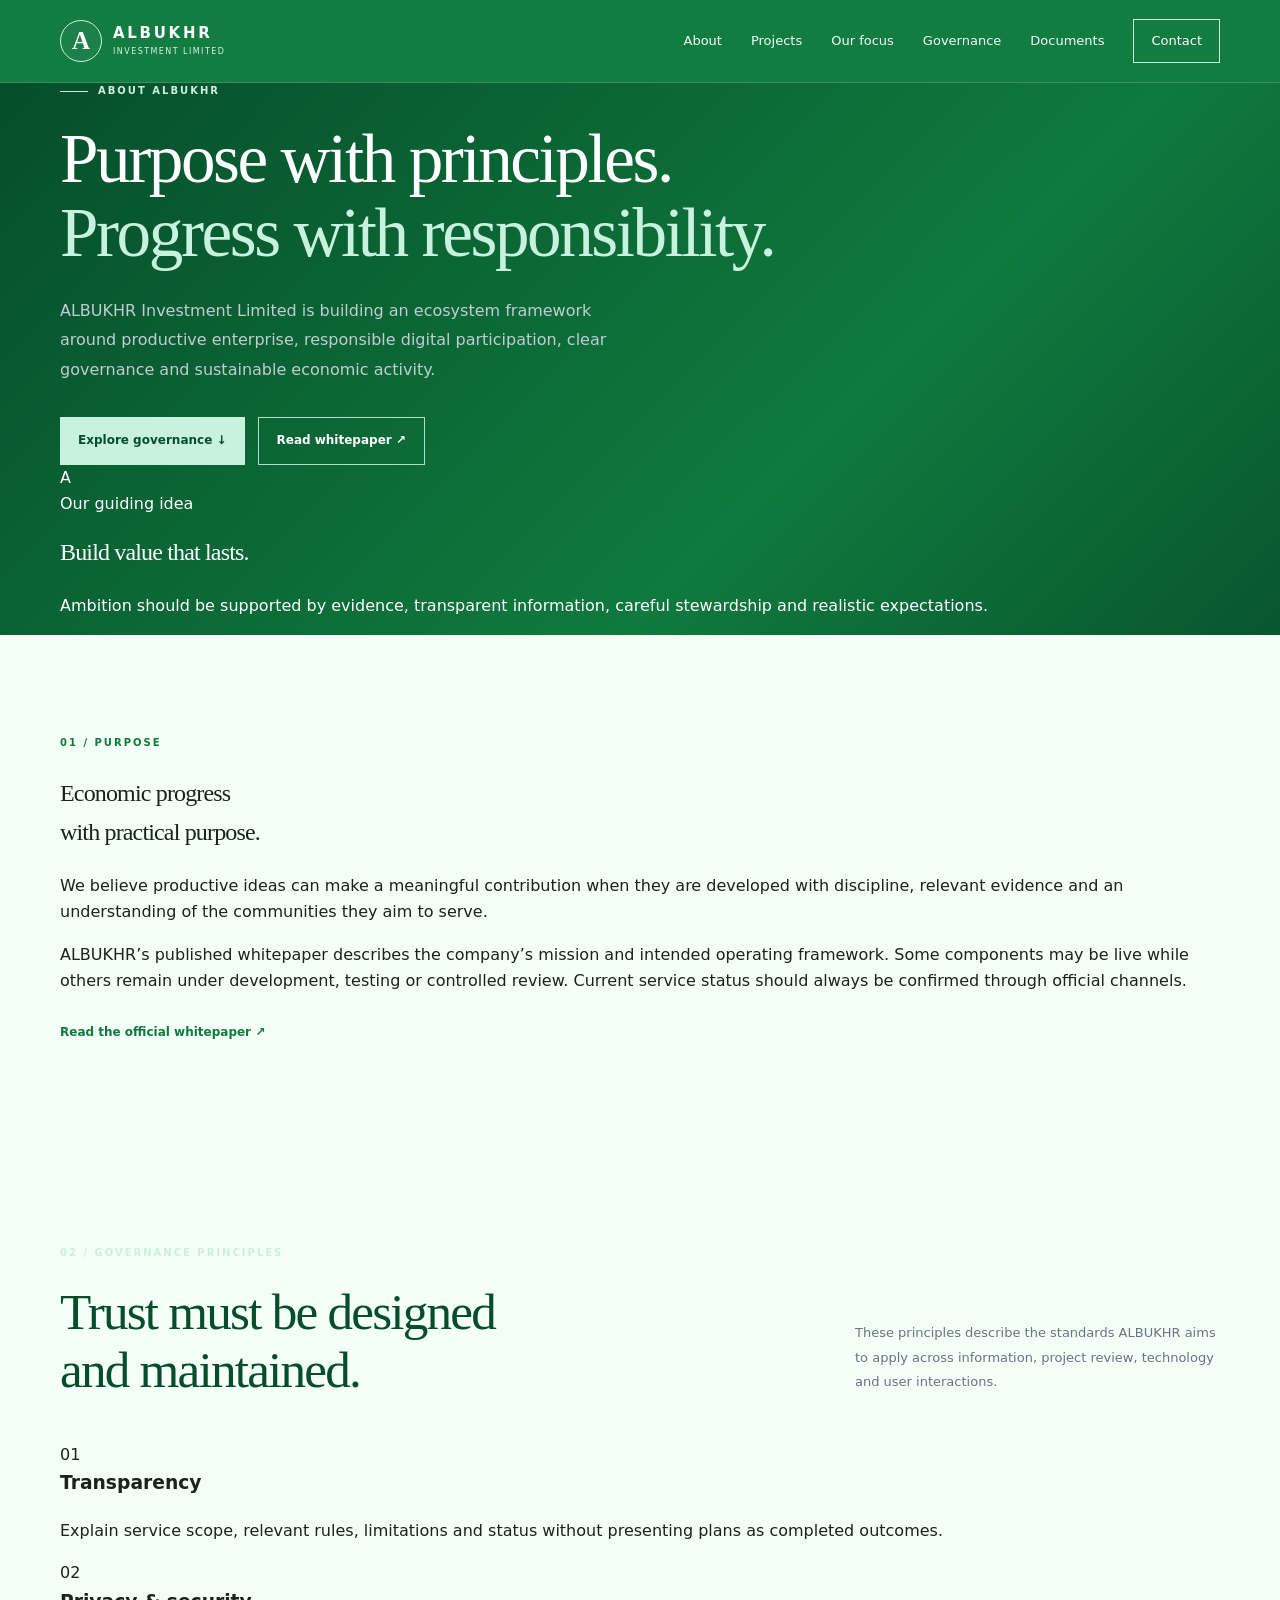
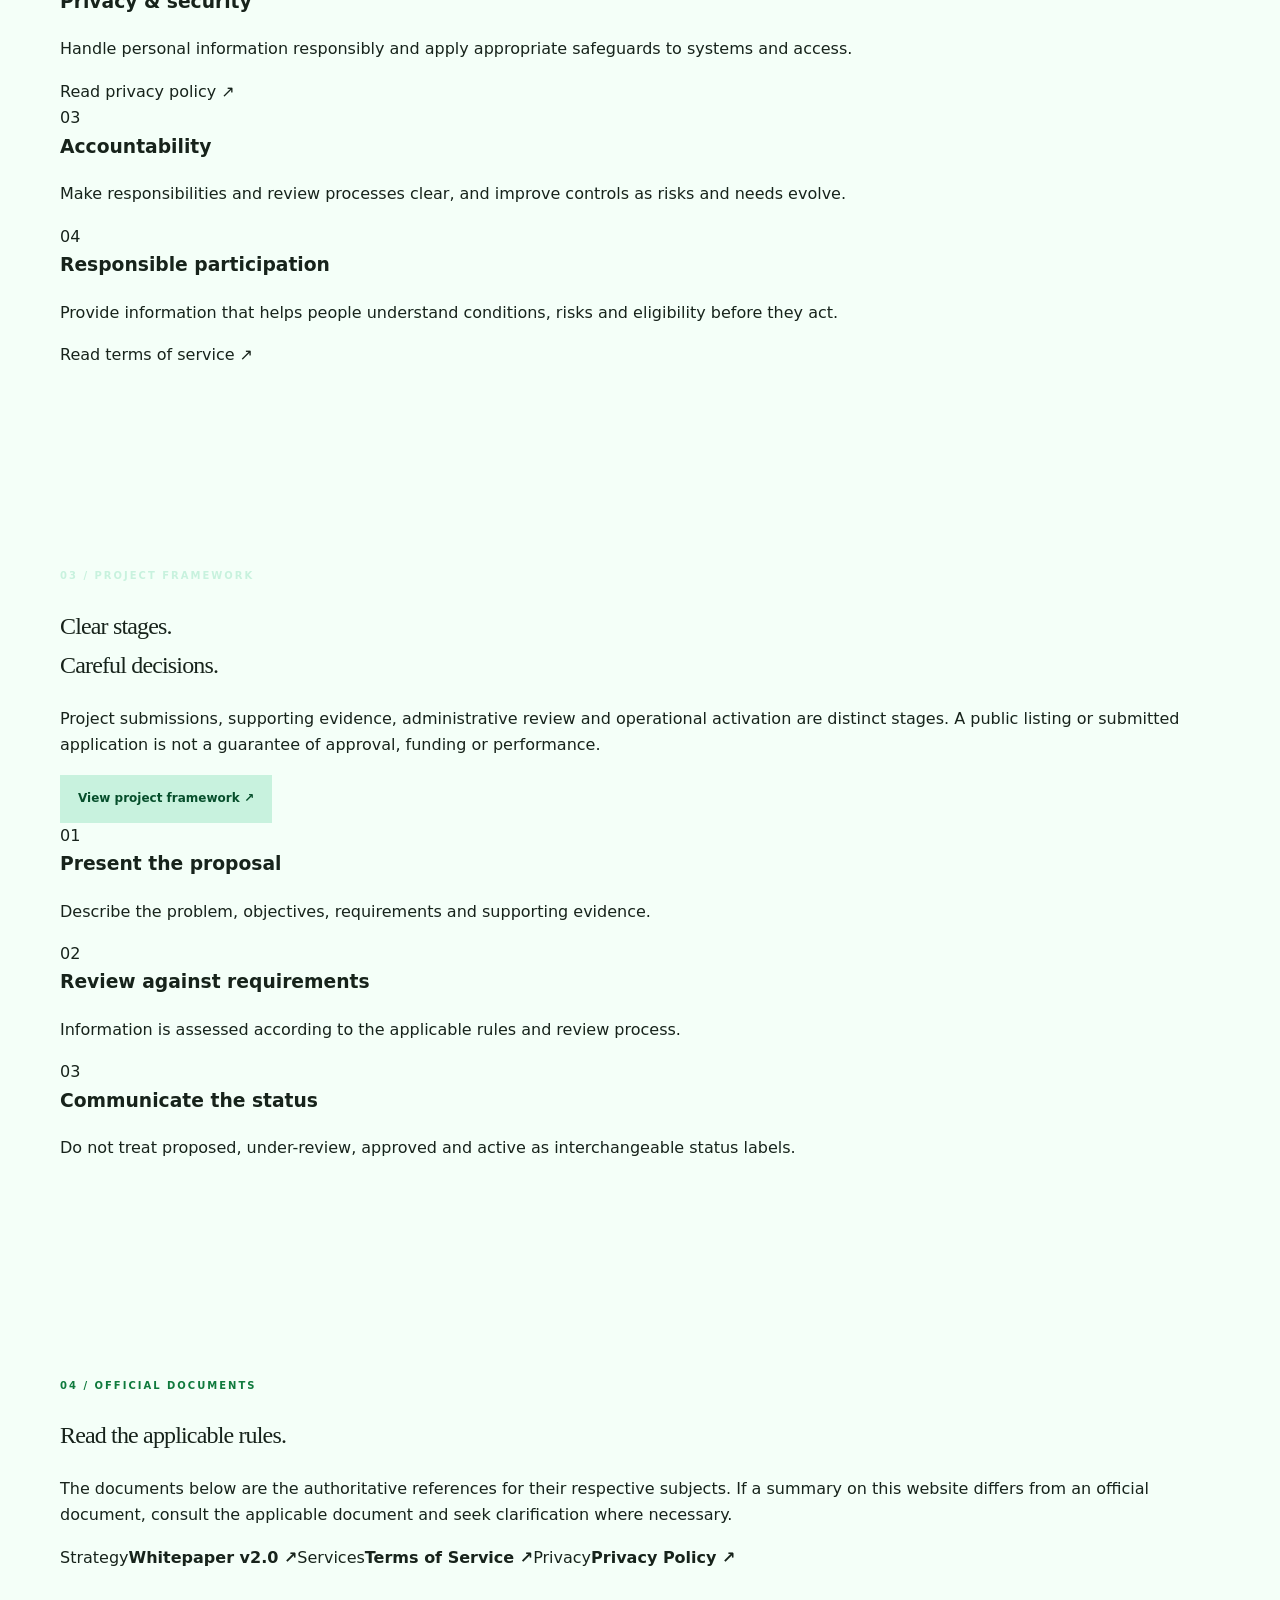
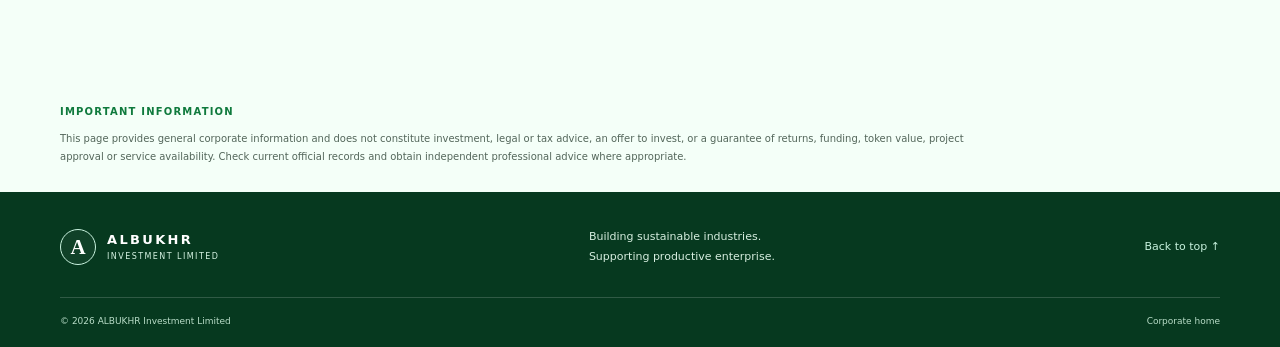
==== about-governance.html @ 1bfab2d4 "Add about-governance.html with company information This HTML file provides information about ALBUKHR" ====
<!doctype html>
<html lang="en">
<head>
<meta charset="utf-8"><meta name="viewport" content="width=device-width,initial-scale=1">
<meta name="theme-color" content="#0f7a3d">
<meta name="description" content="Learn about ALBUKHR Investment Limited, its purpose, governance principles, privacy commitments and responsible project framework.">
<title>About &amp; Governance | ALBUKHR Investment Limited</title>
<link rel="icon" href="assets/favicon.svg" type="image/svg+xml">
<link rel="stylesheet" href="assets/styles.css"><link rel="stylesheet" href="assets/brand-overrides.css"><link rel="stylesheet" href="assets/about-governance.css">
<script src="assets/main.js" defer></script>
</head>
<body><a class="skip-link" href="#main">Skip to content</a>
<header class="site-header"><div class="container nav-wrap"><a class="brand" href="index.html"><span class="brand-mark">A</span><span class="brand-copy"><strong>ALBUKHR</strong><small>INVESTMENT LIMITED</small></span></a><button class="menu-toggle" aria-expanded="false" aria-controls="site-nav" type="button"><span class="menu-icon"></span><span class="sr-only">Toggle navigation</span></button><nav id="site-nav" class="site-nav" aria-label="Main navigation"><a href="about-governance.html" aria-current="page">About</a><a href="projects.html">Projects</a><a href="index.html#focus">Our focus</a><a href="#governance">Governance</a><a href="index.html#documents">Documents</a><a class="nav-cta" href="index.html#contact">Contact</a></nav></div></header>
<main id="main">
<section class="hero about-hero"><div class="container about-hero-grid"><div><p class="eyebrow"><span class="eyebrow-line"></span> About ALBUKHR</p><h1>Purpose with principles.<br><span>Progress with responsibility.</span></h1><p class="hero-lead">ALBUKHR Investment Limited is building an ecosystem framework around productive enterprise, responsible digital participation, clear governance and sustainable economic activity.</p><div class="hero-actions"><a class="button button-primary" href="#governance">Explore governance ↓</a><a class="button button-quiet" href="https://app.albukhr.com/whitepaper.html" target="_blank" rel="noopener noreferrer">Read whitepaper ↗</a></div></div><div class="about-statement"><span class="about-monogram">A</span><p class="statement-label">Our guiding idea</p><h2>Build value that lasts.</h2><p>Ambition should be supported by evidence, transparent information, careful stewardship and realistic expectations.</p></div></div></section>
<section class="section-pad about-purpose"><div class="container about-purpose-grid"><div><p class="eyebrow eyebrow-dark">01 / Purpose</p><h2>Economic progress<br>with practical purpose.</h2></div><div><p class="about-lead">We believe productive ideas can make a meaningful contribution when they are developed with discipline, relevant evidence and an understanding of the communities they aim to serve.</p><p>ALBUKHR’s published whitepaper describes the company’s mission and intended operating framework. Some components may be live while others remain under development, testing or controlled review. Current service status should always be confirmed through official channels.</p><a class="text-link" href="https://app.albukhr.com/whitepaper.html" target="_blank" rel="noopener noreferrer">Read the official whitepaper ↗</a></div></div></section>
<section class="about-pillars section-pad" id="governance"><div class="container"><div class="section-heading"><div><p class="eyebrow">02 / Governance principles</p><h2>Trust must be designed<br>and maintained.</h2></div><p class="section-intro">These principles describe the standards ALBUKHR aims to apply across information, project review, technology and user interactions.</p></div><div class="pillar-grid">
<article class="pillar"><span>01</span><h3>Transparency</h3><p>Explain service scope, relevant rules, limitations and status without presenting plans as completed outcomes.</p></article>
<article class="pillar"><span>02</span><h3>Privacy &amp; security</h3><p>Handle personal information responsibly and apply appropriate safeguards to systems and access.</p><a href="https://app.albukhr.com/privacy-policy.html" target="_blank" rel="noopener noreferrer">Read privacy policy ↗</a></article>
<article class="pillar"><span>03</span><h3>Accountability</h3><p>Make responsibilities and review processes clear, and improve controls as risks and needs evolve.</p></article>
<article class="pillar"><span>04</span><h3>Responsible participation</h3><p>Provide information that helps people understand conditions, risks and eligibility before they act.</p><a href="https://app.albukhr.com/terms-of-service.html" target="_blank" rel="noopener noreferrer">Read terms of service ↗</a></article>
</div></div></section>
<section class="about-process section-pad"><div class="container about-process-grid"><div><p class="eyebrow">03 / Project framework</p><h2>Clear stages.<br>Careful decisions.</h2><p>Project submissions, supporting evidence, administrative review and operational activation are distinct stages. A public listing or submitted application is not a guarantee of approval, funding or performance.</p><a class="button button-primary" href="projects.html">View project framework ↗</a></div><div class="process-list"><article><span>01</span><div><h3>Present the proposal</h3><p>Describe the problem, objectives, requirements and supporting evidence.</p></div></article><article><span>02</span><div><h3>Review against requirements</h3><p>Information is assessed according to the applicable rules and review process.</p></div></article><article><span>03</span><div><h3>Communicate the status</h3><p>Do not treat proposed, under-review, approved and active as interchangeable status labels.</p></div></article></div></div></section>
<section class="section-pad about-docs"><div class="container"><p class="eyebrow eyebrow-dark">04 / Official documents</p><h2>Read the applicable rules.</h2><p class="about-docs-intro">The documents below are the authoritative references for their respective subjects. If a summary on this website differs from an official document, consult the applicable document and seek clarification where necessary.</p><div class="about-doc-links"><a href="https://app.albukhr.com/whitepaper.html" target="_blank" rel="noopener noreferrer"><span>Strategy</span><strong>Whitepaper v2.0 ↗</strong></a><a href="https://app.albukhr.com/terms-of-service.html" target="_blank" rel="noopener noreferrer"><span>Services</span><strong>Terms of Service ↗</strong></a><a href="https://app.albukhr.com/privacy-policy.html" target="_blank" rel="noopener noreferrer"><span>Privacy</span><strong>Privacy Policy ↗</strong></a></div></div></section>
<section class="disclaimer"><div class="container"><strong>Important information</strong><p>This page provides general corporate information and does not constitute investment, legal or tax advice, an offer to invest, or a guarantee of returns, funding, token value, project approval or service availability. Check current official records and obtain independent professional advice where appropriate.</p></div></section>
</main>
<footer class="site-footer"><div class="container footer-main"><a class="brand brand-footer" href="index.html"><span class="brand-mark">A</span><span class="brand-copy"><strong>ALBUKHR</strong><small>INVESTMENT LIMITED</small></span></a><p>Building sustainable industries.<br>Supporting productive enterprise.</p><a class="back-top" href="#main">Back to top ↑</a></div><div class="container footer-bottom"><span>© <span id="year">2026</span> ALBUKHR Investment Limited</span><span><a href="index.html">Corporate home</a></span></div></footer>
</body></html>
---- assets/styles.css ----
:root{--ink:#0b1b2b;--gold:#c6a65b;--gold-light:#ead8a2;--paper:#f7f6f1;--text:#263746;--line:#dfe3e4;--max:1160px}*{box-sizing:border-box}html{scroll-behavior:smooth;scroll-padding-top:90px}body{margin:0;background:var(--paper);color:var(--text);font-family:Inter,system-ui,-apple-system,"Segoe UI",sans-serif;line-height:1.65;-webkit-font-smoothing:antialiased}a{color:inherit;text-decoration:none}a:focus-visible,button:focus-visible{outline:3px solid var(--gold);outline-offset:4px}.container{width:min(calc(100% - 40px),var(--max));margin:auto}.skip-link{position:absolute;left:-9999px;top:8px;background:white;padding:10px;z-index:100}.skip-link:focus{left:8px}.site-header{position:sticky;top:0;z-index:20;background:#0b1b2bf7;border-bottom:1px solid #ffffff1a}.nav-wrap{height:82px;display:flex;align-items:center;justify-content:space-between;gap:30px}.brand{display:inline-flex;align-items:center;gap:11px;color:white}.brand-mark{display:grid;place-items:center;width:42px;height:42px;border:1px solid var(--gold);border-radius:50%;color:var(--gold-light);font:700 25px Georgia,serif}.brand-copy{display:flex;flex-direction:column;line-height:1.1;letter-spacing:.12em}.brand-copy strong{font-size:15px;letter-spacing:.18em}.brand-copy small{font-size:8px;letter-spacing:.18em;margin-top:6px;color:#bdc6ce}.site-nav{display:flex;align-items:center;gap:29px;color:#d8e0e5;font-size:13px}.site-nav a:hover{color:var(--gold-light)}.site-nav .nav-cta{padding:10px 17px;border:1px solid #ead8a2a6;color:var(--gold-light)}.menu-toggle{display:none;background:transparent;border:1px solid #526170;border-radius:3px;width:43px;height:40px}.menu-icon,.menu-icon:before,.menu-icon:after{display:block;width:18px;height:1px;background:white;position:relative;margin:auto}.menu-icon:before,.menu-icon:after{content:"";position:absolute;left:0}.menu-icon:before{top:-6px}.menu-icon:after{top:6px}.hero{position:relative;overflow:hidden;background:var(--ink);color:white}.hero-grid{position:relative;z-index:1;display:grid;grid-template-columns:1.1fr .9fr;align-items:center;gap:50px;padding:85px 0;min-height:590px}.hero-content{max-width:630px}.eyebrow{margin:0 0 22px;color:var(--gold-light);font-size:10px;letter-spacing:.2em;text-transform:uppercase;font-weight:700;display:flex;align-items:center;gap:10px}.eyebrow-line{height:1px;width:28px;background:var(--gold)}h1,h2,h3,p{margin-top:0}h1,h2{font-family:Georgia,"Times New Roman",serif;font-weight:400;letter-spacing:-.035em}h1{font-size:clamp(42px,5.4vw,72px);line-height:1.08;margin-bottom:25px}h1 span,h2 em{color:var(--gold-light);font-style:normal}.hero-lead{font-size:16px;line-height:1.85;color:#c2ccd4;max-width:590px}.hero-actions{display:flex;flex-wrap:wrap;gap:13px;margin-top:32px}.button{min-height:48px;padding:13px 18px;display:inline-flex;align-items:center;justify-content:center;gap:14px;font-size:12px;font-weight:650}.button-primary{background:var(--gold);color:var(--ink)}.button-quiet{border:1px solid #526170;color:#e4e8eb}.hero-note{margin:32px 0 0;color:#9daab5;font-size:11px;display:flex;align-items:center;gap:9px}.status-dot{width:7px;height:7px;border-radius:50%;background:var(--gold);box-shadow:0 0 0 4px #c6a65b22}.hero-visual{position:relative;min-height:390px;display:grid;place-items:center}.orbit{position:absolute;border:1px solid #ead8a233;border-radius:50%;transform:rotate(-25deg)}.orbit-a{width:340px;height:340px}.orbit-b{width:255px;height:390px;transform:rotate(55deg)}.visual-core{width:164px;height:164px;border:1px solid var(--gold);border-radius:50%;background:radial-gradient(circle at 35% 25%,#25435a,var(--ink) 70%);box-shadow:0 0 0 12px #c6a65b09,0 0 60px #c6a65b1f;display:flex;flex-direction:column;align-items:center;justify-content:center;gap:7px;z-index:2}.core-symbol{font:55px Georgia,serif;color:var(--gold-light);line-height:1}.core-caption{text-align:center;font-size:8px;line-height:1.5;letter-spacing:.22em;color:#d2dce3}.orbit-node{position:absolute;z-index:3;background:#132b40;border:1px solid #435263;min-width:116px;padding:10px 13px;display:flex;flex-direction:column;gap:2px}.orbit-node span{color:var(--gold-light);font-size:9px;letter-spacing:.14em}.orbit-node b{font-size:11px;font-weight:550}.node-one{top:43px;left:1%}.node-two{right:-2%;top:45%}.node-three{bottom:25px;left:9%}.visual-label{position:absolute;bottom:0;right:0;font-size:9px;letter-spacing:.2em;text-transform:uppercase;color:#8e9ba6}.hero-glow{position:absolute;border-radius:50%;pointer-events:none}.glow-one{width:400px;height:400px;background:#c6a65b0b;right:-100px;top:-100px}.glow-two{width:280px;height:280px;background:#2b648022;left:-180px;bottom:-80px}.hero-bottom{border-top:1px solid #ffffff1c}.hero-bottom-inner{display:flex;gap:16px;align-items:center;min-height:58px;font-size:9px;letter-spacing:.16em;text-transform:uppercase;color:#9fadb8}.bottom-separator{color:var(--gold)}.section-pad{padding:100px 0}.intro{background:white}.intro-grid{display:grid;grid-template-columns:.9fr 1.1fr;gap:100px}.eyebrow-dark{color:#987c3c}.intro h2,.section-heading h2,.principles-heading h2,.contact-panel h2{font-size:clamp(36px,4vw,53px);line-height:1.13;color:var(--ink);margin:0}.intro h2 em,.contact-panel h2 em{color:#a88a45}.intro-copy{max-width:610px}.large-copy{font:23px/1.55 Georgia,serif;color:var(--ink)}.intro-copy p:not(.large-copy){font-size:14px;color:#5d6b76;line-height:1.9}.text-link{display:inline-flex;gap:17px;margin-top:13px;color:#80672f;font-weight:700;font-size:12px}.focus-section{background:var(--paper)}.section-heading{display:flex;align-items:flex-end;justify-content:space-between;gap:45px;margin-bottom:43px}.section-intro{max-width:365px;color:#677580;font-size:13px;line-height:1.9;margin-bottom:4px}.focus-grid{display:grid;grid-template-columns:repeat(3,1fr);gap:16px}.focus-card{position:relative;min-height:310px;padding:29px 27px;background:white;border:1px solid #e4e4dd}.focus-card-featured{background:var(--ink);color:white;border-color:var(--ink)}.card-number{font-size:10px;color:#9b854f;letter-spacing:.14em}.card-icon{display:grid;place-items:center;width:45px;height:45px;border:1px solid #d6c79e;color:#a78b48;font-size:22px;margin:29px 0 21px}.focus-card h3{font:23px Georgia,serif;color:var(--ink);margin-bottom:13px}.focus-card-featured h3{color:white}.focus-card p{font-size:12px;line-height:1.9;color:#6b7881}.focus-card-featured p{color:#b7c2ca}.focus-card>a{position:absolute;bottom:25px;left:27px;font-size:11px;font-weight:700;color:#8b7135;display:flex;gap:15px}.principles-section{background:#102437;color:white}.principles-grid{display:grid;grid-template-columns:.8fr 1.2fr;gap:95px}.principles-heading h2{color:white;margin-bottom:25px}.principles-heading>p:last-child{color:#afbdc8;font-size:13px;line-height:1.9;max-width:360px}.principles-list article{display:grid;grid-template-columns:45px 1fr;gap:20px;padding:22px 0;border-bottom:1px solid #ffffff20}.principles-list article:first-child{padding-top:0}.principle-index{font:20px Georgia,serif;color:var(--gold-light)}.principles-list h3{font-size:14px;margin-bottom:6px}.principles-list p{font-size:12px;line-height:1.8;color:#b3c0ca;margin:0}.documents-section{background:white}.document-list{border-top:1px solid var(--line)}.document-item{display:grid;grid-template-columns:.65fr 1fr 1.4fr 25px;align-items:center;gap:20px;padding:24px 4px;border-bottom:1px solid var(--line)}.document-item:hover{padding-left:12px;padding-right:12px}.document-type{font-size:9px;text-transform:uppercase;letter-spacing:.12em;color:#9b8248}.document-item strong{font:19px Georgia,serif;color:var(--ink)}.document-desc{font-size:11px;color:#6c7a84}.document-arrow{font-size:18px;color:#9c8140}.documents-note{font-size:11px;color:#7b858c;margin:18px 0 0}.contact-section{padding-top:40px;background:white}.contact-panel{background:#e9e6dc;padding:60px;display:grid;grid-template-columns:1fr .75fr;gap:70px;align-items:center}.contact-panel h2{margin-bottom:20px}.contact-panel>div:first-child>p:last-child{font-size:13px;color:#5d6b75;max-width:420px;line-height:1.9}.contact-side{border-left:1px solid #c8c1b0;padding-left:40px}.contact-mark{display:grid;place-items:center;width:58px;height:58px;border:1px solid #aa8c48;border-radius:50%;font:33px Georgia,serif;color:#9c7b37}.contact-label{font-size:10px;letter-spacing:.13em;text-transform:uppercase;color:#66737b;margin:22px 0 3px}.contact-domain{font:26px Georgia,serif;color:var(--ink);margin-bottom:6px}.contact-small{font-size:11px;color:#78838a}.disclaimer{background:#f0efe9;padding:26px 0}.disclaimer strong{font-size:10px;letter-spacing:.12em;text-transform:uppercase;color:#8d7339}.disclaimer p{font-size:10px;line-height:1.8;color:#6f7a80;margin:7px 0 0;max-width:950px}.site-footer{background:#081622;color:#a9b5be;padding:35px 0 18px}.footer-main{display:flex;align-items:center;justify-content:space-between;gap:30px;padding-bottom:30px}.brand-footer .brand-mark{width:36px;height:36px;font-size:21px}.brand-footer .brand-copy strong{font-size:13px}.footer-main>p{font-size:11px;line-height:1.8;margin:0}.back-top{font-size:11px;color:var(--gold-light)}.footer-bottom{border-top:1px solid #ffffff1a;padding-top:16px;display:flex;justify-content:space-between;gap:15px;font-size:9px;color:#81909b}.sr-only{position:absolute;width:1px;height:1px;padding:0;margin:-1px;overflow:hidden;clip:rect(0,0,0,0);white-space:nowrap;border:0}@media(max-width:850px){.nav-wrap{height:72px}.menu-toggle{display:block}.site-nav{display:none;position:absolute;top:72px;left:0;right:0;background:#0b1b2b;padding:15px 22px 22px;flex-direction:column;align-items:stretch;gap:0;border-bottom:1px solid #ffffff20}.site-nav.is-open{display:flex}.site-nav a{padding:13px 0;border-bottom:1px solid #ffffff13}.site-nav .nav-cta{margin-top:10px;text-align:center;padding:12px}.hero-grid{grid-template-columns:1fr;gap:25px;padding-top:65px;padding-bottom:40px}.hero-visual{min-height:340px;max-width:500px;width:100%;margin:auto}.orbit-a{width:285px;height:285px}.orbit-b{width:220px;height:330px}.visual-core{width:140px;height:140px}.intro-grid,.principles-grid{grid-template-columns:1fr;gap:35px}.section-pad{padding:72px 0}.focus-grid{grid-template-columns:1fr}.focus-card{min-height:285px}.section-heading{align-items:flex-start;flex-direction:column;gap:18px}.contact-panel{padding:38px;grid-template-columns:1fr;gap:25px}.contact-side{border-left:0;border-top:1px solid #c8c1b0;padding:25px 0 0}.document-item{grid-template-columns:1fr 25px;gap:6px 15px}.document-type,.document-item strong,.document-desc{grid-column:1}.document-arrow{grid-column:2;grid-row:1/4}.footer-main{align-items:flex-start;flex-wrap:wrap}.footer-main>p{order:3;width:100%}}@media(max-width:440px){.container{width:min(calc(100% - 30px),var(--max))}h1{font-size:43px}.hero-lead{font-size:14px}.hero-actions{flex-direction:column}.button{width:100%}.hero-visual{min-height:300px}.orbit-a{width:250px;height:250px}.orbit-b{width:190px;height:300px}.visual-core{width:125px;height:125px}.core-symbol{font-size:45px}.orbit-node{min-width:96px;padding:8px 10px}.node-one{top:25px;left:0}.node-two{right:-3%;top:44%}.node-three{bottom:15px;left:2%}.visual-label{font-size:7px}.section-pad{padding:60px 0}.intro h2,.section-heading h2,.principles-heading h2,.contact-panel h2{font-size:37px}.large-copy{font-size:20px}.contact-panel{padding:27px 22px}.footer-bottom{flex-direction:column}.document-item strong{font-size:18px}}@media(prefers-reduced-motion:reduce){html{scroll-behavior:auto}*,*:before,*:after{transition:none!important;animation:none!important}}
---- assets/brand-overrides.css ----
/* ALBUKHR brand color alignment.
   Load this AFTER assets/styles.css in index.html.
   Palette drawn from the existing ALBUKHR app UI: green #0F7A3D,
   pale green #F4FFF8 and #E6F4EC, with dark forest green. */

:root{
  --ink:#064e2b;
  --gold:#0f7a3d;
  --gold-light:#c8f2de;
  --paper:#f4fff8;
  --text:#17231b;
  --line:#d8e9df;
}
body{background:var(--paper);color:var(--text)}
.site-header{background:rgba(15,122,61,.98);border-bottom-color:rgba(255,255,255,.16)}
.brand-mark{border-color:#c8f2de;color:#fff;background:rgba(255,255,255,.04)}
.brand-copy small{color:#d7f4e4}
.site-nav{color:#f1fff6}
.site-nav a:hover{color:#c8f2de}
.site-nav .nav-cta{border-color:#c8f2de;color:#fff}
.menu-toggle{border-color:#a8dfc0}
.menu-icon,.menu-icon:before,.menu-icon:after{background:#fff}
.hero{background:linear-gradient(135deg,#064e2b 0%,#0f7a3d 64%,#09562f 100%)}
.hero-glow.glow-one{background:#c8f2de14}
.hero-glow.glow-two{background:#ffffff0d}
.orbit{border-color:#c8f2de35}
.visual-core{border-color:#c8f2de;background:radial-gradient(circle at 35% 25%,#167d4b,#064e2b 72%);box-shadow:0 0 0 12px #c8f2de0a,0 0 60px #042f1b40}
.core-symbol,.core-caption{color:#f4fff8}
.orbit-node{background:#073d24;border-color:#4ca777}
.orbit-node span{color:#c8f2de}
.orbit-node b{color:#fff}
.visual-label{color:#d7f4e4}
.hero-bottom{border-top-color:#ffffff2b}
.hero-bottom-inner{color:#d7f4e4}
.bottom-separator,.eyebrow{color:#c8f2de}
.eyebrow-line{background:#c8f2de}
.button-primary{background:#c8f2de;color:#064e2b}
.button-primary:hover{background:#fff}
.button-quiet{border-color:#b1dfc5;color:#fff}
.button-quiet:hover{border-color:#fff;background:#ffffff0b}
.status-dot{background:#c8f2de;box-shadow:0 0 0 4px #c8f2de25}
.intro,.documents-section,.contact-section{background:#fff}
.eyebrow-dark{color:#0f7a3d}
.intro h2 em,.contact-panel h2 em{color:#0f7a3d}
.text-link{color:#0f7a3d}
.focus-section{background:#f4fff8}
.focus-card{border-color:#d8e9df}
.focus-card-featured{background:#0f7a3d;border-color:#0f7a3d}
.card-number{color:#0f7a3d}
.card-icon{border-color:#b7dfc8;color:#0f7a3d;background:#f4fff8}
.focus-card-featured .card-icon{border-color:#b7dfc8;background:#ffffff0d;color:#c8f2de}
.focus-card h3{color:#064e2b}
.focus-card-featured h3{color:#fff}
.focus-card p{color:#53665a}
.focus-card-featured p{color:#e0f5e8}
.focus-card>a{color:#0f7a3d}
.focus-card-featured>a{color:#c8f2de}
.principles-section{background:linear-gradient(135deg,#064e2b,#0f7a3d);color:#fff}
.principle-index{color:#c8f2de}
.principles-list article{border-bottom-color:#ffffff2b}
.principles-list p{color:#d7eee0}
.document-list,.document-item{border-color:#d8e9df}
.document-type,.document-arrow{color:#0f7a3d}
.document-item strong{color:#064e2b}
.document-desc{color:#53665a}
.documents-note{color:#66786c}
.contact-panel{background:#e6f4ec}
.contact-side{border-left-color:#b7d9c4}
.contact-mark{border-color:#0f7a3d;color:#0f7a3d}
.contact-label,.contact-small{color:#53665a}
.contact-domain{color:#064e2b}
.disclaimer{background:#f4fff8}
.disclaimer strong{color:#0f7a3d}
.disclaimer p{color:#53665a}
.site-footer{background:#06391f;color:#d7eee0}
.brand-footer .brand-mark{border-color:#c8f2de;color:#fff}
.footer-main>p{color:#d7eee0}
.back-top{color:#c8f2de}
.footer-bottom{border-top-color:#ffffff2b;color:#b9ddc8}
@media(max-width:850px){
  .site-nav{background:#0f7a3d;border-bottom-color:#ffffff2b}
  .site-nav a{border-bottom-color:#ffffff20}
  .contact-side{border-top-color:#b7d9c4}
}
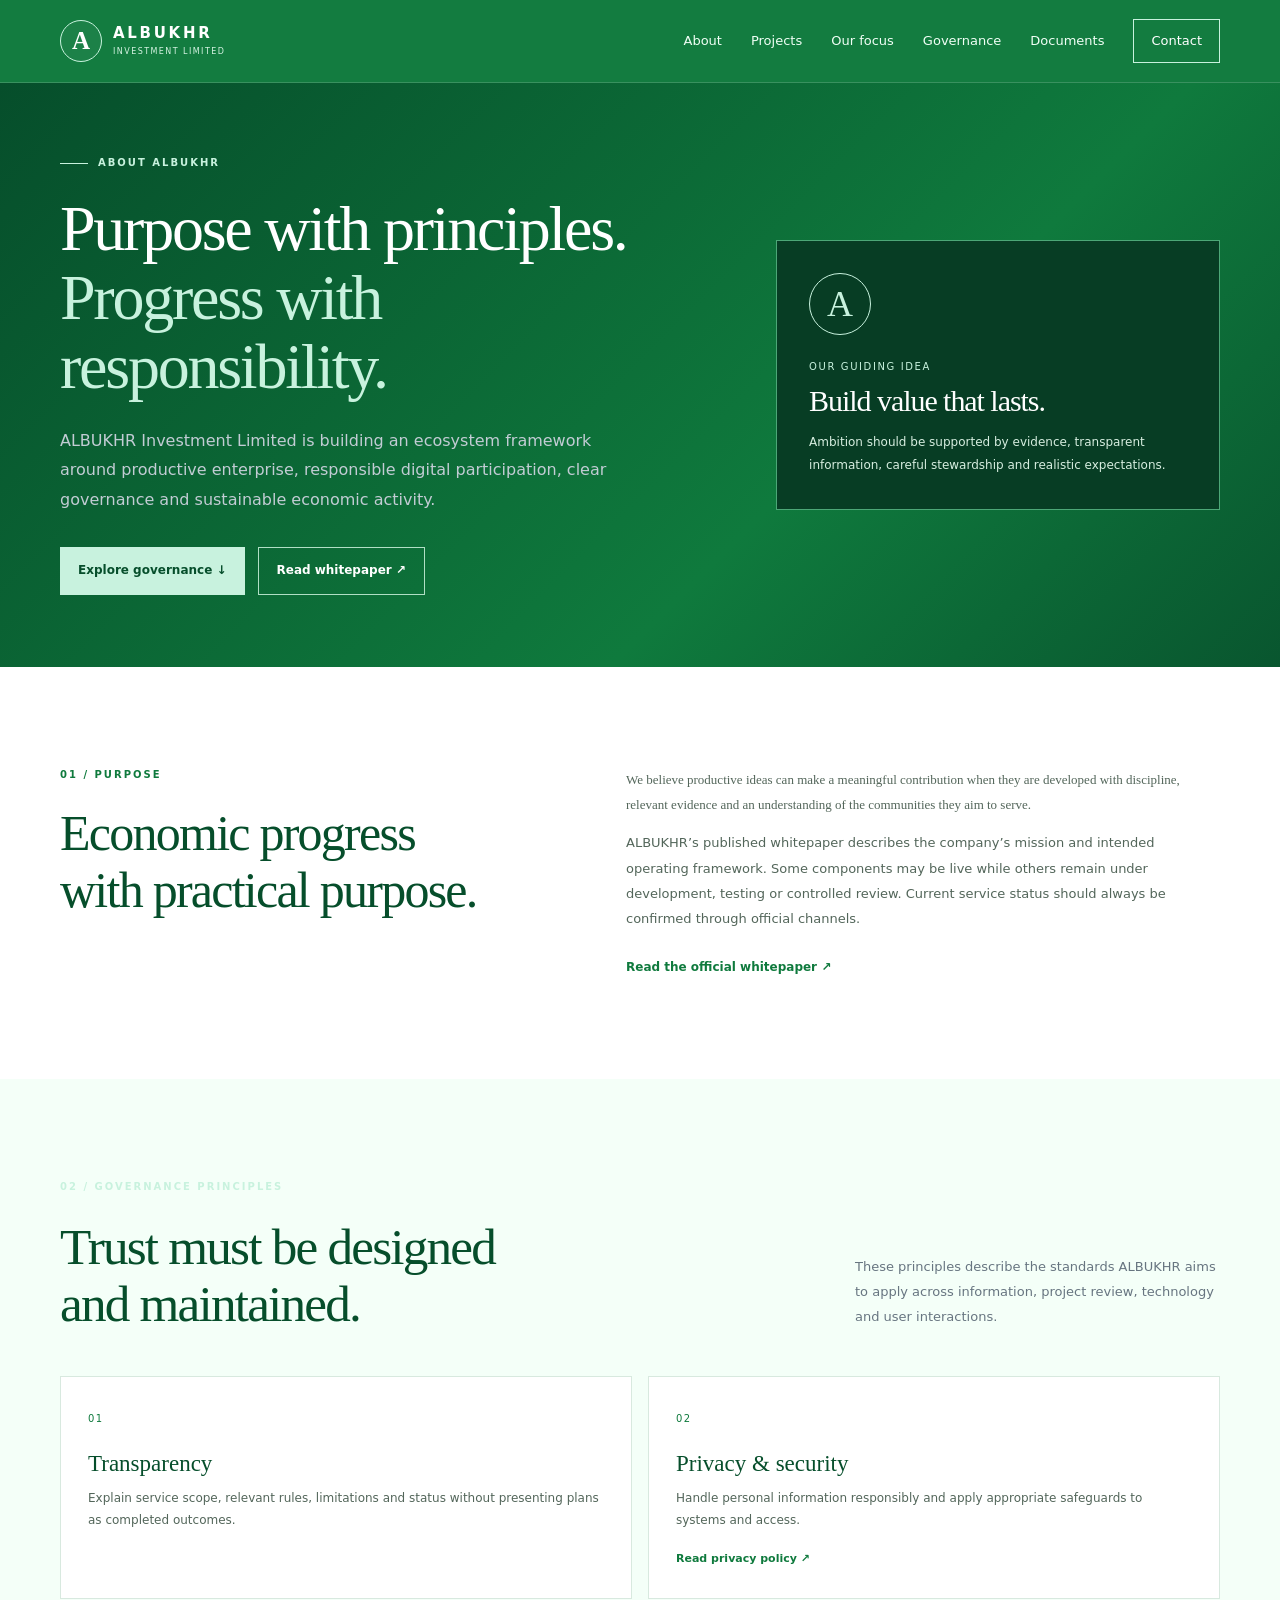
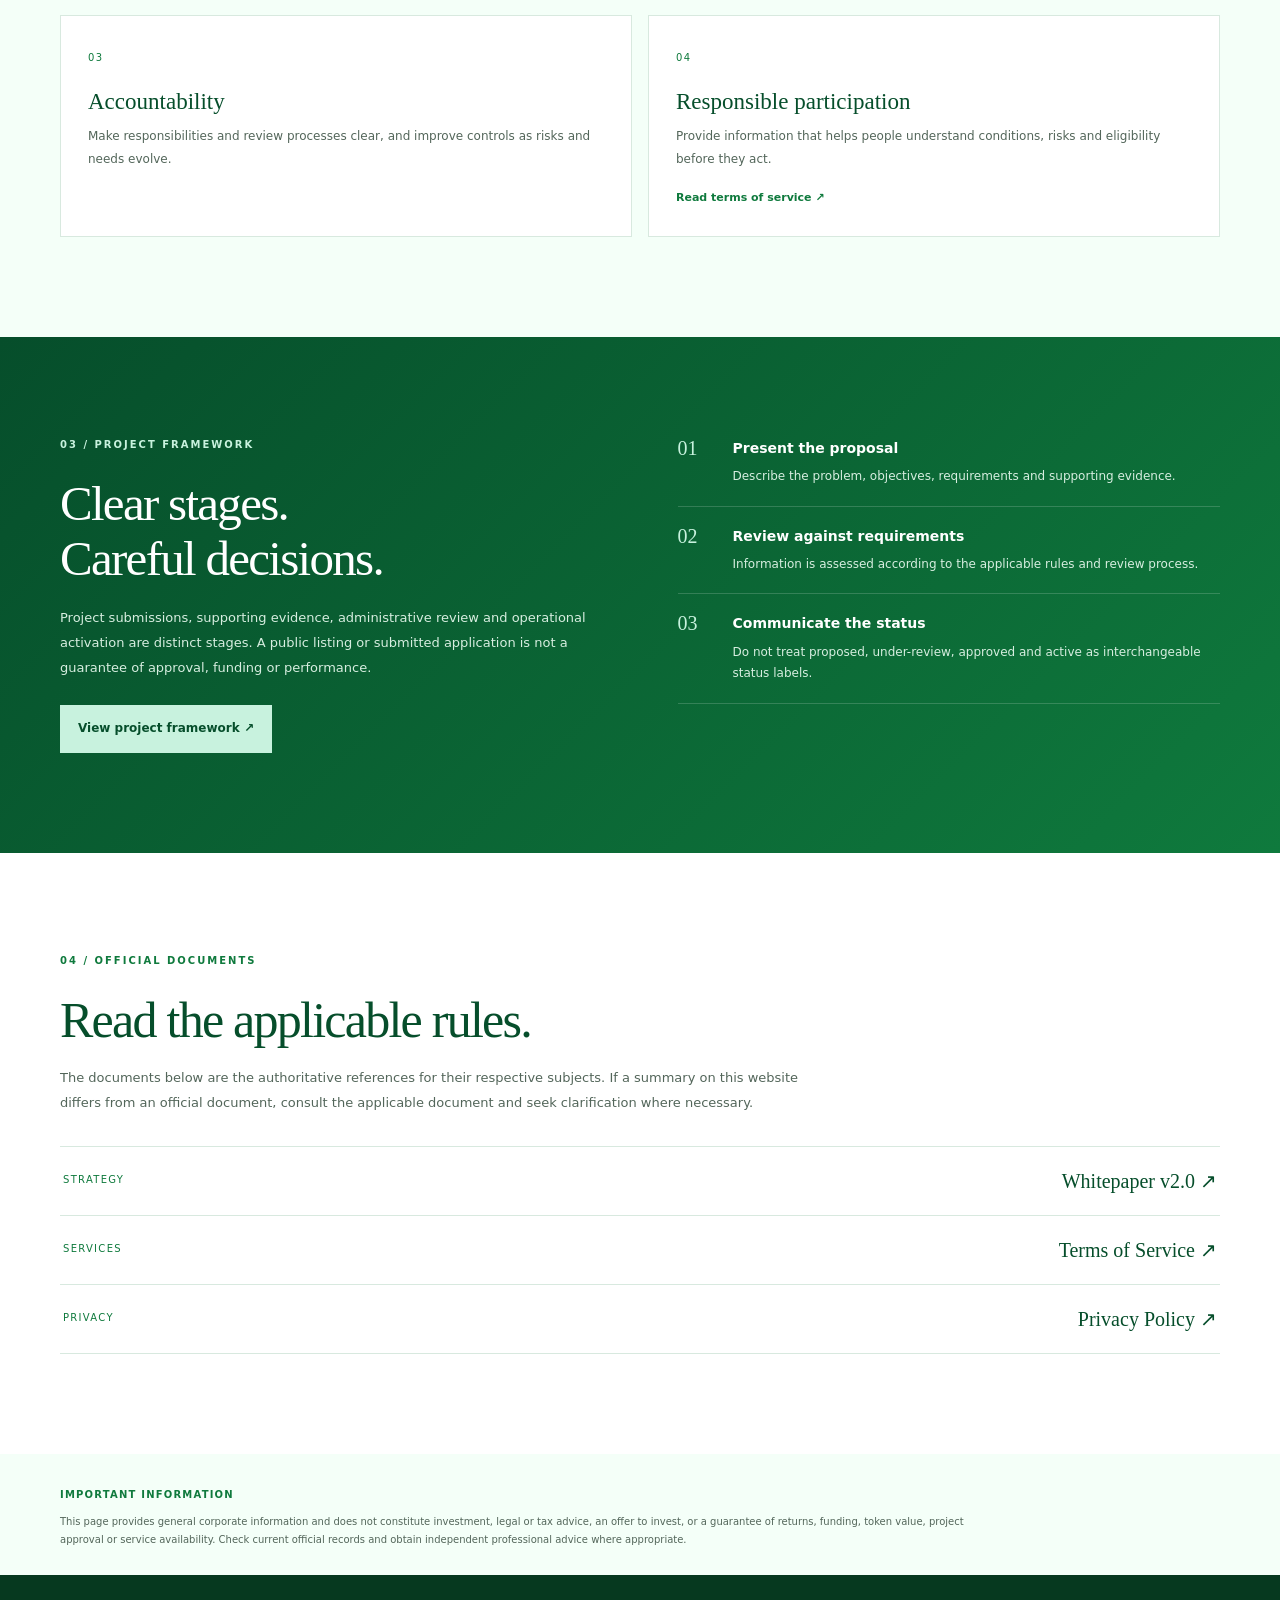
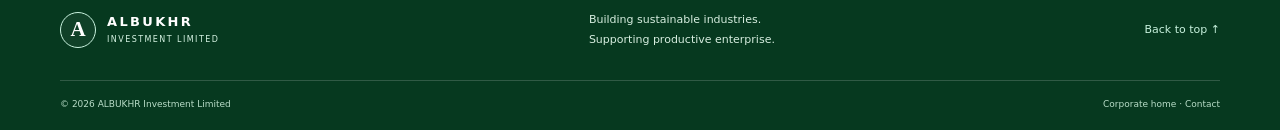
==== commit c5c00168: "Modify footer and add contact link Updated footer links and added a contact link." ====
--- a/about-governance.html
+++ b/about-governance.html
@@ -10,7 +10,7 @@
 <script src="assets/main.js" defer></script>
 </head>
 <body><a class="skip-link" href="#main">Skip to content</a>
-<header class="site-header"><div class="container nav-wrap"><a class="brand" href="index.html"><span class="brand-mark">A</span><span class="brand-copy"><strong>ALBUKHR</strong><small>INVESTMENT LIMITED</small></span></a><button class="menu-toggle" aria-expanded="false" aria-controls="site-nav" type="button"><span class="menu-icon"></span><span class="sr-only">Toggle navigation</span></button><nav id="site-nav" class="site-nav" aria-label="Main navigation"><a href="about-governance.html" aria-current="page">About</a><a href="projects.html">Projects</a><a href="index.html#focus">Our focus</a><a href="#governance">Governance</a><a href="index.html#documents">Documents</a><a class="nav-cta" href="index.html#contact">Contact</a></nav></div></header>
+<header class="site-header"><div class="container nav-wrap"><a class="brand" href="index.html"><span class="brand-mark">A</span><span class="brand-copy"><strong>ALBUKHR</strong><small>INVESTMENT LIMITED</small></span></a><button class="menu-toggle" aria-expanded="false" aria-controls="site-nav" type="button"><span class="menu-icon"></span><span class="sr-only">Toggle navigation</span></button><nav id="site-nav" class="site-nav" aria-label="Main navigation"><a href="about-governance.html" aria-current="page">About</a><a href="projects.html">Projects</a><a href="index.html#focus">Our focus</a><a href="#governance">Governance</a><a href="index.html#documents">Documents</a><a class="nav-cta" href="contact.html">Contact</a></nav></div></header>
 <main id="main">
 <section class="hero about-hero"><div class="container about-hero-grid"><div><p class="eyebrow"><span class="eyebrow-line"></span> About ALBUKHR</p><h1>Purpose with principles.<br><span>Progress with responsibility.</span></h1><p class="hero-lead">ALBUKHR Investment Limited is building an ecosystem framework around productive enterprise, responsible digital participation, clear governance and sustainable economic activity.</p><div class="hero-actions"><a class="button button-primary" href="#governance">Explore governance ↓</a><a class="button button-quiet" href="https://app.albukhr.com/whitepaper.html" target="_blank" rel="noopener noreferrer">Read whitepaper ↗</a></div></div><div class="about-statement"><span class="about-monogram">A</span><p class="statement-label">Our guiding idea</p><h2>Build value that lasts.</h2><p>Ambition should be supported by evidence, transparent information, careful stewardship and realistic expectations.</p></div></div></section>
 <section class="section-pad about-purpose"><div class="container about-purpose-grid"><div><p class="eyebrow eyebrow-dark">01 / Purpose</p><h2>Economic progress<br>with practical purpose.</h2></div><div><p class="about-lead">We believe productive ideas can make a meaningful contribution when they are developed with discipline, relevant evidence and an understanding of the communities they aim to serve.</p><p>ALBUKHR’s published whitepaper describes the company’s mission and intended operating framework. Some components may be live while others remain under development, testing or controlled review. Current service status should always be confirmed through official channels.</p><a class="text-link" href="https://app.albukhr.com/whitepaper.html" target="_blank" rel="noopener noreferrer">Read the official whitepaper ↗</a></div></div></section>
@@ -24,5 +24,5 @@
 <section class="section-pad about-docs"><div class="container"><p class="eyebrow eyebrow-dark">04 / Official documents</p><h2>Read the applicable rules.</h2><p class="about-docs-intro">The documents below are the authoritative references for their respective subjects. If a summary on this website differs from an official document, consult the applicable document and seek clarification where necessary.</p><div class="about-doc-links"><a href="https://app.albukhr.com/whitepaper.html" target="_blank" rel="noopener noreferrer"><span>Strategy</span><strong>Whitepaper v2.0 ↗</strong></a><a href="https://app.albukhr.com/terms-of-service.html" target="_blank" rel="noopener noreferrer"><span>Services</span><strong>Terms of Service ↗</strong></a><a href="https://app.albukhr.com/privacy-policy.html" target="_blank" rel="noopener noreferrer"><span>Privacy</span><strong>Privacy Policy ↗</strong></a></div></div></section>
 <section class="disclaimer"><div class="container"><strong>Important information</strong><p>This page provides general corporate information and does not constitute investment, legal or tax advice, an offer to invest, or a guarantee of returns, funding, token value, project approval or service availability. Check current official records and obtain independent professional advice where appropriate.</p></div></section>
 </main>
-<footer class="site-footer"><div class="container footer-main"><a class="brand brand-footer" href="index.html"><span class="brand-mark">A</span><span class="brand-copy"><strong>ALBUKHR</strong><small>INVESTMENT LIMITED</small></span></a><p>Building sustainable industries.<br>Supporting productive enterprise.</p><a class="back-top" href="#main">Back to top ↑</a></div><div class="container footer-bottom"><span>© <span id="year">2026</span> ALBUKHR Investment Limited</span><span><a href="index.html">Corporate home</a></span></div></footer>
+<footer class="site-footer"><div class="container footer-main"><a class="brand brand-footer" href="index.html"><span class="brand-mark">A</span><span class="brand-copy"><strong>ALBUKHR</strong><small>INVESTMENT LIMITED</small></span></a><p>Building sustainable industries.<br>Supporting productive enterprise.</p><a class="back-top" href="#main">Back to top ↑</a></div><div class="container footer-bottom"><span>© <span id="year">2026</span> ALBUKHR Investment Limited</span><span><a href="index.html">Corporate home</a> · <a href="contact.html">Contact</a></span></div></footer>
 </body></html>
--- a/assets/about-governance.css
+++ b/assets/about-governance.css
@@ -0,0 +1 @@
+.about-hero{padding:72px 0}.about-hero-grid{display:grid;grid-template-columns:1.1fr .75fr;gap:65px;align-items:center}.about-hero h1{font-size:clamp(40px,5vw,66px)}.about-statement{padding:32px;background:#073d24;border:1px solid #4ca777;color:#fff}.about-monogram{display:grid;place-items:center;width:62px;height:62px;border:1px solid #c8f2de;border-radius:50%;font:36px Georgia,serif;color:#c8f2de}.statement-label{margin:24px 0 8px;color:#c8f2de;font-size:10px;letter-spacing:.16em;text-transform:uppercase}.about-statement h2{font:30px/1.2 Georgia,serif;color:#fff;margin:0 0 12px}.about-statement p:last-child{font-size:12px;line-height:1.9;color:#d7eee0;margin:0}.about-purpose{background:#fff}.about-purpose-grid{display:grid;grid-template-columns:.9fr 1.1fr;gap:80px}.about-purpose h2,.about-docs h2{font:clamp(35px,4vw,50px)/1.13 Georgia,serif;color:#064e2b;margin:0}.about-purpose-grid>div:last-child p{font-size:13px;line-height:1.95;color:#53665a}.about-purpose-grid .about-lead{font:22px/1.55 Georgia,serif;color:#064e2b}.about-pillars{background:#f4fff8}.pillar-grid{display:grid;grid-template-columns:repeat(2,minmax(0,1fr));gap:16px}.pillar{background:#fff;border:1px solid #d8e9df;padding:27px;min-height:210px}.pillar>span{font-size:10px;color:#0f7a3d;letter-spacing:.14em}.pillar h3{font:23px Georgia,serif;color:#064e2b;margin:20px 0 10px}.pillar p{font-size:12px;line-height:1.9;color:#53665a}.pillar a{font-size:11px;font-weight:700;color:#0f7a3d}.about-process{background:linear-gradient(135deg,#064e2b,#0f7a3d);color:#fff}.about-process-grid{display:grid;grid-template-columns:1fr 1fr;gap:75px}.about-process h2{font:clamp(35px,4vw,49px)/1.13 Georgia,serif;color:#fff;margin:0 0 20px}.about-process-grid>div:first-child>p:not(.eyebrow){font-size:13px;line-height:1.9;color:#d7eee0;margin-bottom:25px}.process-list article{display:grid;grid-template-columns:38px 1fr;gap:17px;padding:18px 0;border-bottom:1px solid #ffffff2b}.process-list article:first-child{padding-top:0}.process-list article>span{font:20px Georgia,serif;color:#c8f2de}.process-list h3{font-size:14px;margin:0 0 6px}.process-list p{font-size:12px;line-height:1.8;color:#d7eee0;margin:0}.about-docs{background:#fff}.about-docs-intro{max-width:760px;color:#53665a;font-size:13px;line-height:1.9;margin:18px 0 30px}.about-doc-links{border-top:1px solid #d8e9df}.about-doc-links a{display:flex;justify-content:space-between;align-items:center;gap:20px;padding:22px 3px;border-bottom:1px solid #d8e9df}.about-doc-links a:hover{padding-left:12px;padding-right:12px;background:#f4fff8}.about-doc-links span{font-size:10px;text-transform:uppercase;letter-spacing:.13em;color:#0f7a3d}.about-doc-links strong{font:20px Georgia,serif;color:#064e2b}@media(max-width:850px){.about-hero-grid,.about-purpose-grid,.about-process-grid{grid-template-columns:1fr;gap:32px}.about-hero{padding:55px 0}.about-statement{max-width:none}.pillar-grid{grid-template-columns:1fr 1fr}}@media(max-width:520px){.pillar-grid{grid-template-columns:1fr}.about-hero h1{font-size:41px}.about-statement{padding:25px}.about-doc-links a{align-items:flex-start;flex-direction:column;gap:8px}.about-purpose h2,.about-docs h2{font-size:36px}}
